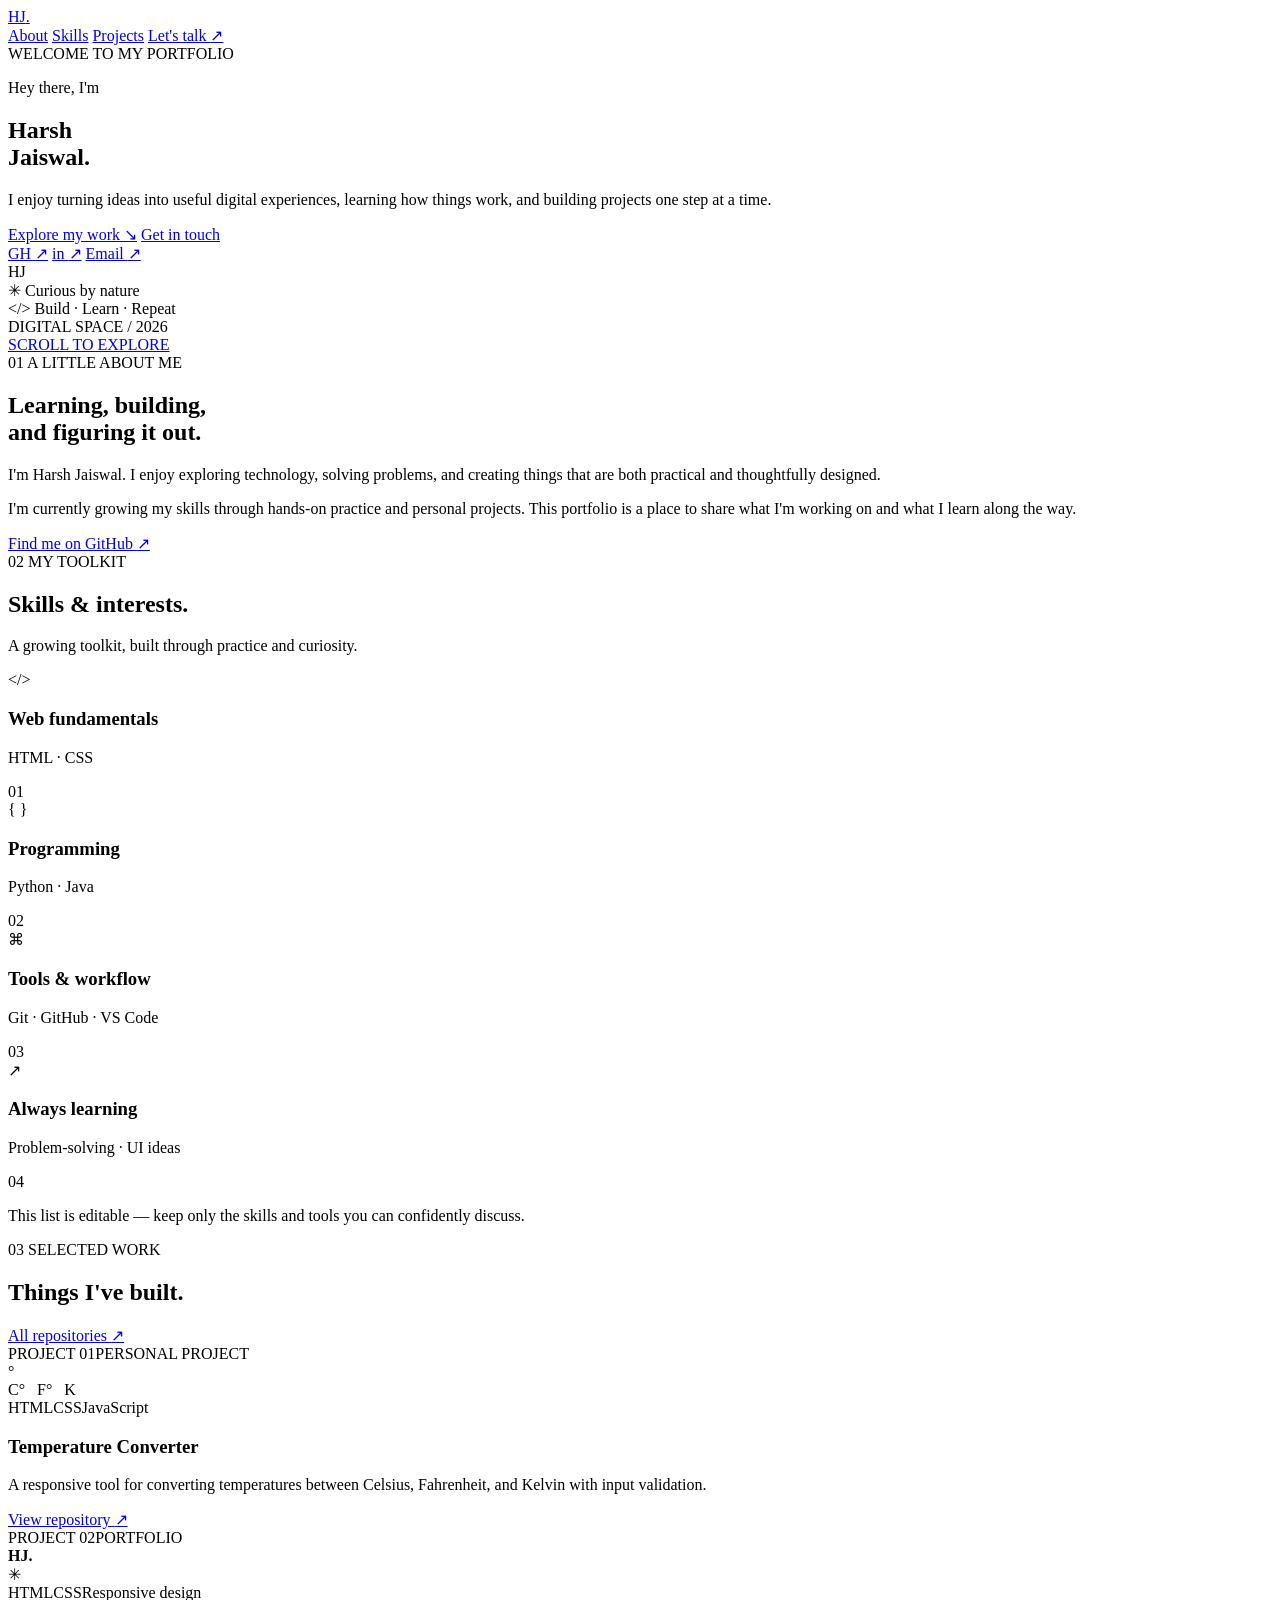
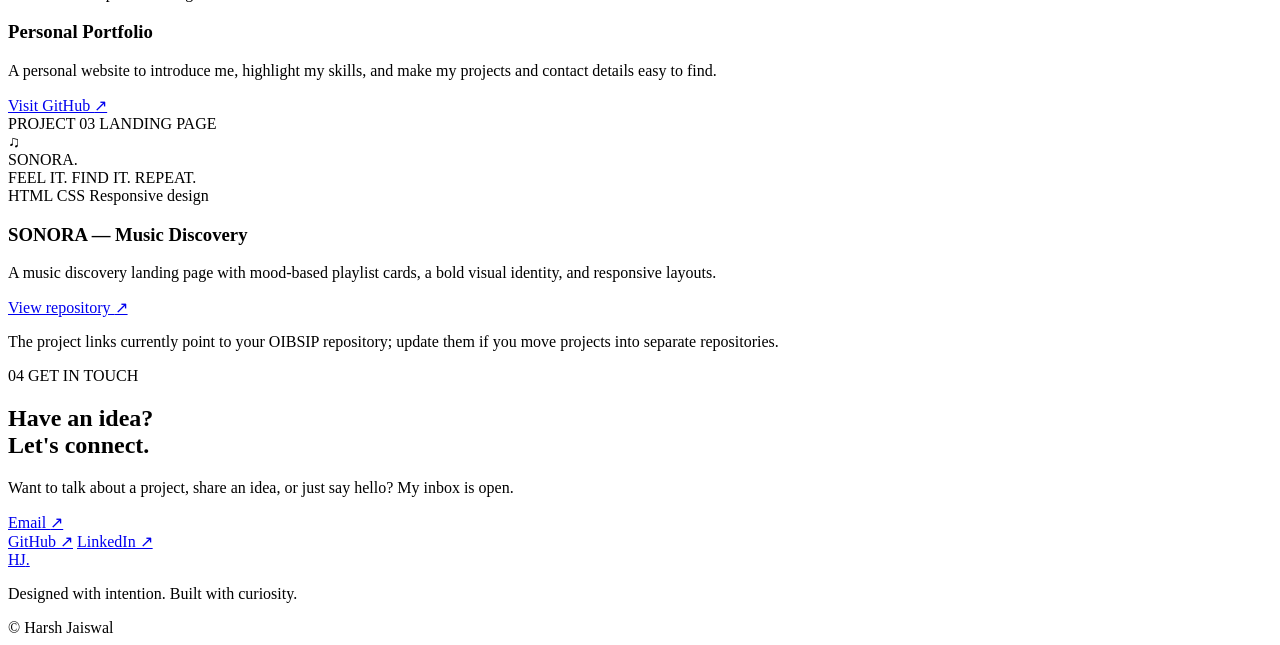
==== WebDev-L1-PersonalPortfolio/index.html @ 83394c1f "Create index.html for personal portfolio" ====
<!DOCTYPE html>
<html lang="en">
    <head>
        <meta charset="UTF-8">
        <meta name="viewport" content="width=device-width, initial-scale=1.0">
        <meta name="theme-color" content="#10131c">
        <meta name="description" content="Harsh Jaiswal's personal portfolio — projects, skills, and ways to connect.">
        <title>Harsh Jaiswal — Portfolio</title>

        <link rel="preconnect" href="https://fonts.googleapis.com">
        <link rel="preconnect" href="https://fonts.gstatic.com" crossorigin>
        <link href="https://fonts.googleapis.com/css2?family=DM+Sans:wght@400;500;600;700&family=Space+Grotesk:wght@400;500;600;700&display=swap" rel="stylesheet">
        <link rel="stylesheet" href="style.css">
    </head>
    <body>
        <div class="background-glow glow-one"></div>
        <div class="background-glow glow-two"></div>

        <header class="site-header">
            <nav class="navbar container" aria-label="Main navigation">
                <a class="logo" href="#home" aria-label="Harsh Jaiswal home">HJ<span>.</span></a>
                <div class="nav-links" id="nav-links">
                    <a href="#about">About</a>
                    <a href="#skills">Skills</a>
                    <a href="#projects">Projects</a>
                    <a href="#contact" class="nav-contact">Let's talk <span>↗</span></a>
                </div>
            </nav>
        </header>

        <main>
            <section class="hero container" id="home">
                <div class="hero-copy">
                    <div class="availability"><span class="pulse-dot"></span> WELCOME TO MY PORTFOLIO</div>
                    <p class="hero-pretitle">Hey there, I'm</p>
                    <h1>Harsh<br><span>Jaiswal.</span></h1>
                    <p class="hero-description">
                        I enjoy turning ideas into useful digital experiences, learning how things work,
                        and building projects one step at a time.
                    </p>

                    <div class="hero-actions">
                        <a class="button button-primary" href="#projects">Explore my work <span>↘</span></a>
                        <a class="button button-secondary" href="mailto:harshjaiswal150707@gmail.com">Get in touch</a>
                    </div>

                    <div class="social-links" aria-label="Social links">
                        <a href="https://github.com/harshcreator15" target="_blank" rel="noopener noreferrer" aria-label="GitHub profile">GH <span>↗</span></a>
                        <a href="https://www.linkedin.com/in/harsh-jaiswal-0b839b43b/" target="_blank" rel="noopener noreferrer" aria-label="LinkedIn profile">in <span>↗</span></a>
                        <a href="mailto:harshjaiswal150707@gmail.com" aria-label="Send email">Email <span>↗</span></a>
                    </div>
                </div>

                <div class="hero-visual" aria-label="Decorative portfolio graphic">
                    <div class="orbit orbit-outer"></div>
                    <div class="orbit orbit-inner"></div>
                    <div class="hero-monogram">H<span>J</span></div>
                    <div class="floating-card card-top"><span class="tiny-icon">✳</span> Curious by nature</div>
                    <div class="floating-card card-bottom"><span class="code-mark">&lt;/&gt;</span> Build · Learn · Repeat</div>
                    <div class="visual-caption">DIGITAL SPACE / 2026</div>
                </div>

                <a class="scroll-cue" href="#about"><span class="scroll-line"></span> SCROLL TO EXPLORE</a>
            </section>

            <section class="section container" id="about">
                <div class="section-label"><span>01</span> A LITTLE ABOUT ME</div>
                <div class="about-layout">
                    <h2>Learning, building,<br><span>and figuring it out.</span></h2>
                    <div class="about-copy">
                        <p>
                            I'm Harsh Jaiswal. I enjoy exploring technology, solving problems, and creating
                            things that are both practical and thoughtfully designed.
                        </p>
                        <p>
                            I'm currently growing my skills through hands-on practice and personal projects.
                            This portfolio is a place to share what I'm working on and what I learn along the way.
                        </p>
                        <a class="text-link" href="https://github.com/harshcreator15" target="_blank" rel="noopener noreferrer">
                            Find me on GitHub <span>↗</span>
                        </a>
                    </div>
                </div>
            </section>

            <section class="section skills-section" id="skills">
                <div class="container">
                    <div class="section-label"><span>02</span> MY TOOLKIT</div>
                    <div class="skills-heading">
                        <h2>Skills &amp; <span>interests.</span></h2>
                        <p>A growing toolkit, built through practice and curiosity.</p>
                    </div>

                    <div class="skill-grid">
                        <article class="skill-card">
                            <div class="skill-icon">&lt;/&gt;</div>
                            <h3>Web fundamentals</h3>
                            <p>HTML · CSS</p>
                            <span class="skill-index">01</span>
                        </article>
                        <article class="skill-card">
                            <div class="skill-icon">{ }</div>
                            <h3>Programming</h3>
                            <p>Python · Java</p>
                            <span class="skill-index">02</span>
                        </article>
                        <article class="skill-card">
                            <div class="skill-icon">⌘</div>
                            <h3>Tools &amp; workflow</h3>
                            <p>Git · GitHub · VS Code</p>
                            <span class="skill-index">03</span>
                        </article>
                        <article class="skill-card">
                            <div class="skill-icon">↗</div>
                            <h3>Always learning</h3>
                            <p>Problem-solving · UI ideas</p>
                            <span class="skill-index">04</span>
                        </article>
                    </div>
                    <p class="skills-note">This list is editable — keep only the skills and tools you can confidently discuss.</p>
                </div>
            </section>

            <section class="section container" id="projects">
                <div class="section-label"><span>03</span> SELECTED WORK</div>
                <div class="projects-heading">
                    <h2>Things I've <span>built.</span></h2>
                    <a class="text-link" href="https://github.com/harshcreator15" target="_blank" rel="noopener noreferrer">All repositories <span>↗</span></a>
                </div>

                <div class="project-grid">
                    <article class="project-card project-featured">
                        <div class="project-topline"><span>PROJECT 01</span><span class="project-status">PERSONAL PROJECT</span></div>
                        <div class="project-art temperature-art">
                            <div class="thermo-symbol">°</div>
                            <div class="temperature-lines"><span></span><span></span><span></span></div>
                            <div class="temperature-label">C° &nbsp; F° &nbsp; K</div>
                        </div>
                        <div class="project-content">
                            <div class="project-tags"><span>HTML</span><span>CSS</span><span>JavaScript</span></div>
                            <h3>Temperature Converter</h3>
                            <p>A responsive tool for converting temperatures between Celsius, Fahrenheit, and Kelvin with input validation.</p>
                            <a class="project-link" href="https://github.com/harshcreator15/OIBSIP" target="_blank" rel="noopener noreferrer">View repository <span>↗</span></a>
                        </div>
                    </article>

                    <article class="project-card">
                        <div class="project-topline"><span>PROJECT 02</span><span class="project-status">PORTFOLIO</span></div>
                        <div class="project-art portfolio-art">
                            <div class="mini-window">
                                <div class="mini-window-bar"><i></i><i></i><i></i></div>
                                <div class="mini-window-body"><span class="mini-title"></span><span></span><span></span><b>HJ.</b></div>
                            </div>
                            <div class="art-spark">✳</div>
                        </div>
                        <div class="project-content">
                            <div class="project-tags"><span>HTML</span><span>CSS</span><span>Responsive design</span></div>
                            <h3>Personal Portfolio</h3>
                            <p>A personal website to introduce me, highlight my skills, and make my projects and contact details easy to find.</p>
                            <a class="project-link" href="https://github.com/harshcreator15" target="_blank" rel="noopener noreferrer">Visit GitHub <span>↗</span></a>
                        </div>
                    </article>

                    <article class="project-card">
                        <div class="project-topline">
                            <span>PROJECT 03</span>
                            <span class="project-status">LANDING PAGE</span>
                        </div>
                        <div class="project-art sonora-art">
                            <div class="sonora-disc">
                                <span>♫</span>
                            </div>
                            <div class="sonora-wordmark">SONORA<span>.</span></div>
                            <div class="sonora-caption">FEEL IT. FIND IT. REPEAT.</div>
                        </div>
                        <div class="project-content">
                            <div class="project-tags">
                                <span>HTML</span>
                                <span>CSS</span>
                                <span>Responsive design</span>
                            </div>
                            <h3>SONORA — Music Discovery</h3>
                            <p>A music discovery landing page with mood-based playlist cards, a bold visual identity, and responsive layouts.</p>
                            <a class="project-link" href="https://github.com/harshcreator15/OIBSIP" target="_blank" rel="noopener noreferrer">
                                View repository <span>↗</span>
                            </a>
                        </div>
                    </article>

                </div>
                <p class="project-disclaimer">The project links currently point to your OIBSIP repository; update them if you move projects into separate repositories.</p>
            </section>

            <section class="contact-section" id="contact">
                <div class="container contact-inner">
                    <div class="section-label"><span>04</span> GET IN TOUCH</div>
                    <h2>Have an idea?<br><span>Let's connect.</span></h2>
                    <p>Want to talk about a project, share an idea, or just say hello? My inbox is open.</p>
                    <a class="button button-primary contact-button" href="mailto:harshjaiswal150707@gmail.com">
                        Email <span>↗</span>
                    </a>
                    <div class="contact-socials">
                        <a href="https://github.com/harshcreator15" target="_blank" rel="noopener noreferrer">GitHub ↗</a>
                        <a href="https://www.linkedin.com/in/harsh-jaiswal-0b839b43b/" target="_blank" rel="noopener noreferrer">LinkedIn ↗</a>
                    </div>
                </div>
            </section>
        </main>

        <footer class="site-footer container">
            <a class="logo" href="#home">HJ<span>.</span></a>
            <p>Designed with intention. Built with curiosity.</p>
            <span>© <span id="year"></span> Harsh Jaiswal</span>
        </footer>
    </body>
</html>
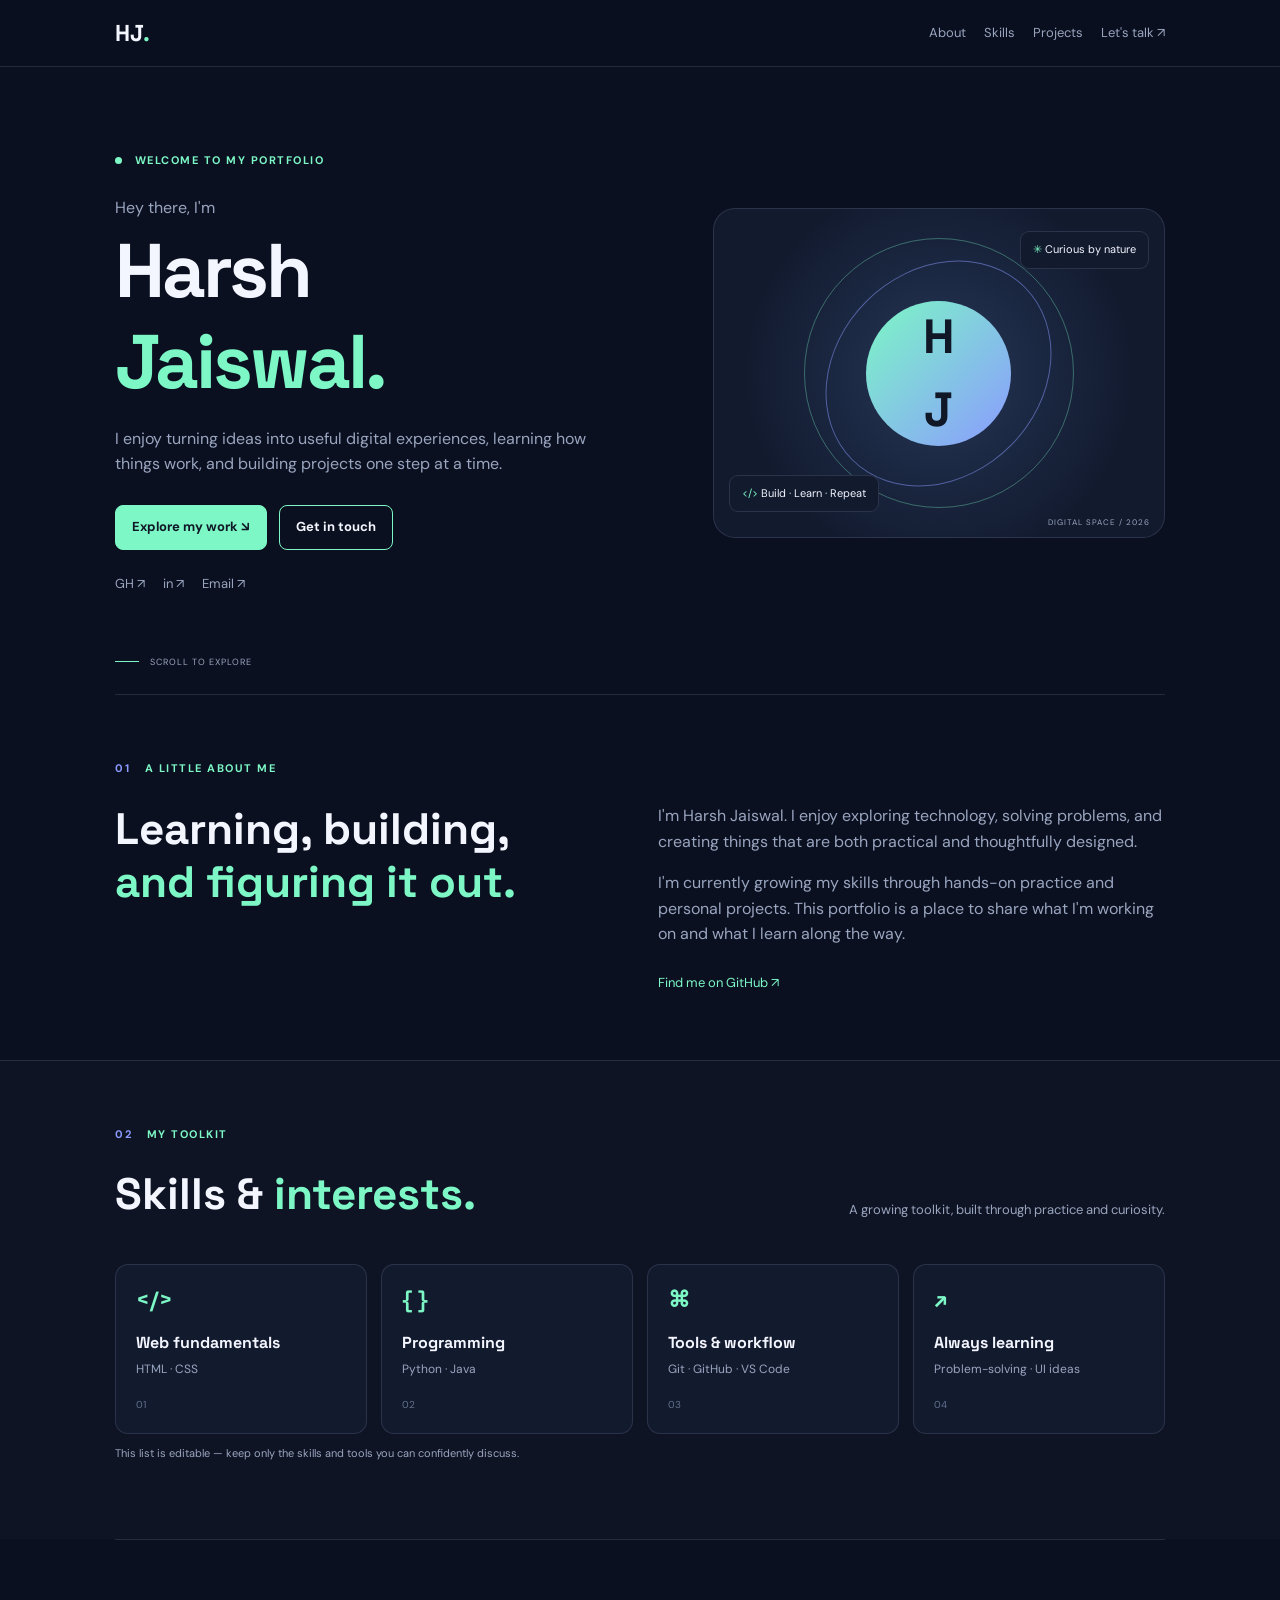
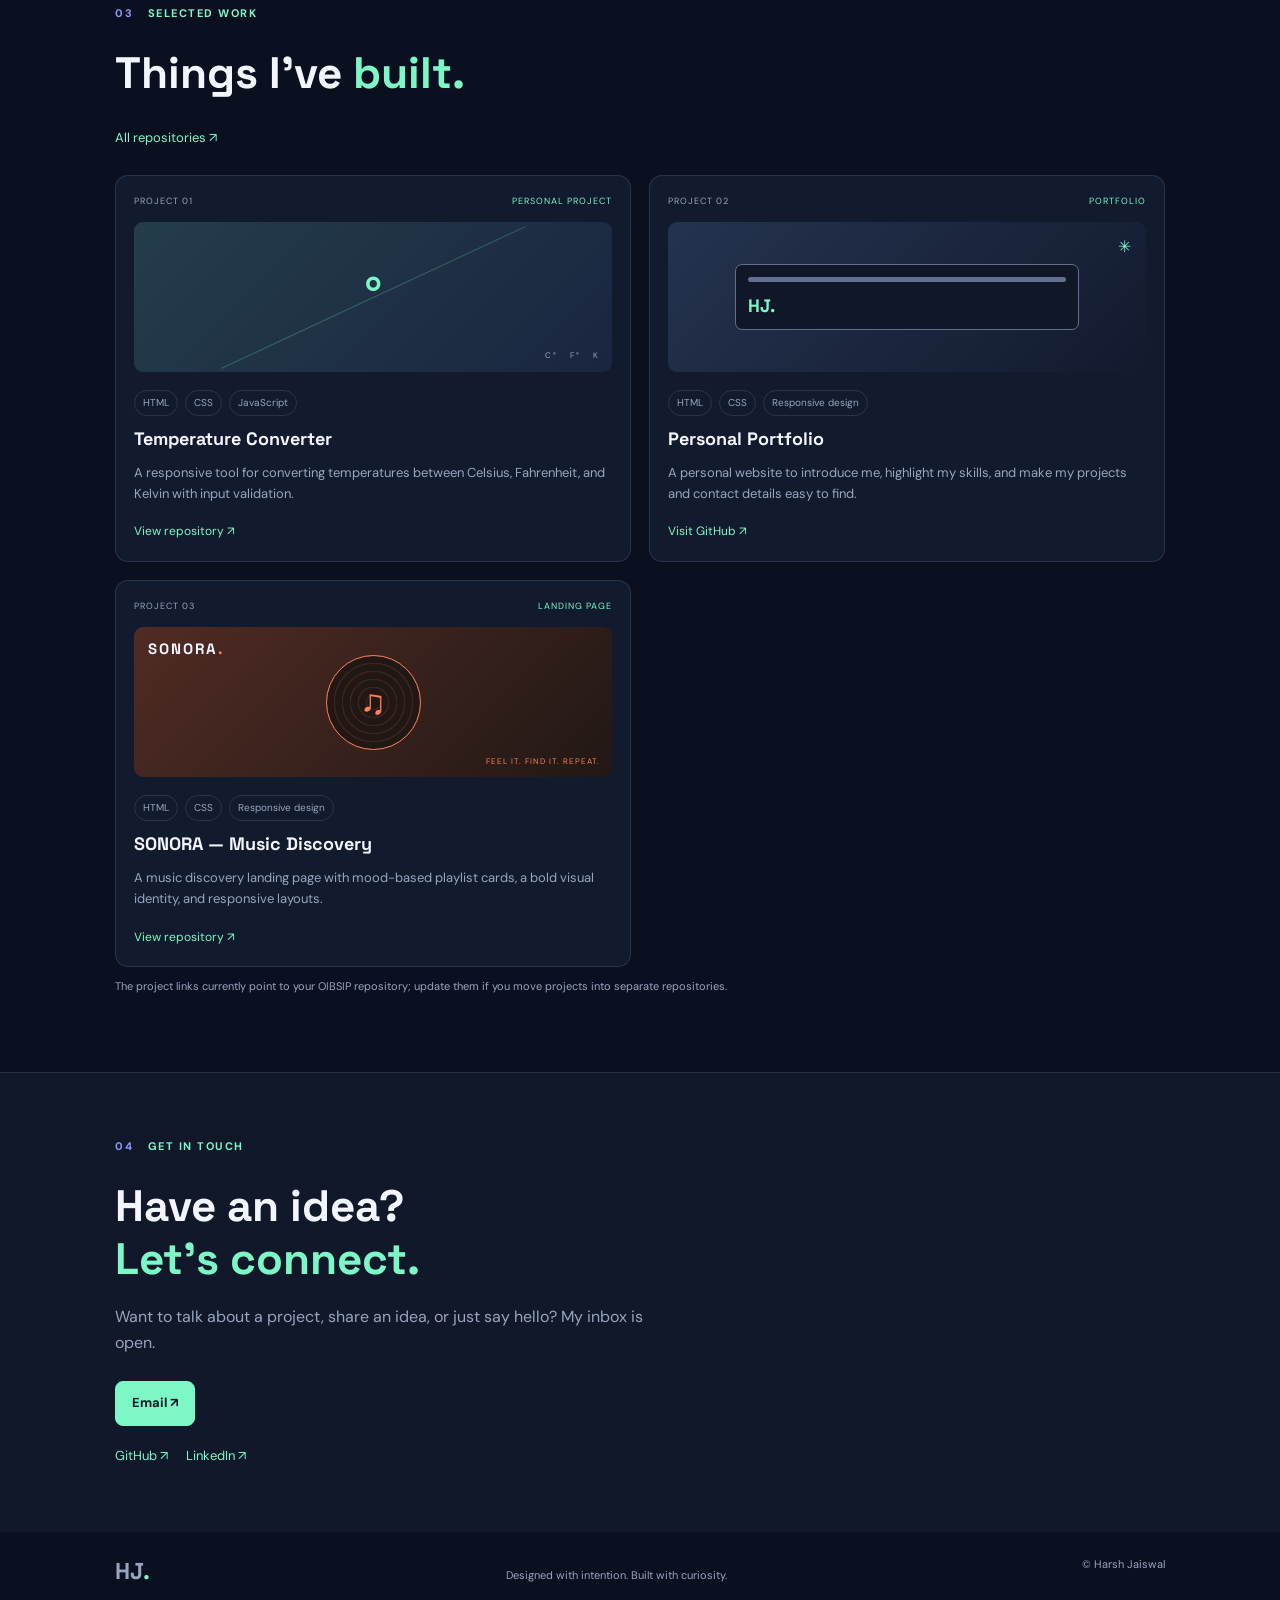
==== commit 2ad1f03b: "Update index.html" ====
--- a/WebDev-L1-PersonalPortfolio/index.html
+++ b/WebDev-L1-PersonalPortfolio/index.html
@@ -196,7 +196,7 @@
                     <div class="section-label"><span>04</span> GET IN TOUCH</div>
                     <h2>Have an idea?<br><span>Let's connect.</span></h2>
                     <p>Want to talk about a project, share an idea, or just say hello? My inbox is open.</p>
-                    <a class="button button-primary contact-button" href="mailto:harshjaiswal150707@gmail.com">
+                    <a class="button button-primary contact-button" href="https://mail.google.com/mail/?view=cm&fs=1&to=harshjaiswal150707%40gmail.com" target="_blank" rel="noopener noreferrer">
                         Email <span>↗</span>
                     </a>
                     <div class="contact-socials">
--- a/WebDev-L1-PersonalPortfolio/style.css
+++ b/WebDev-L1-PersonalPortfolio/style.css
@@ -0,0 +1,617 @@
+@import url('https://fonts.googleapis.com/css2?family=DM+Sans:wght@400;500;600;700&family=Space+Grotesk:wght@400;500;600;700&display=swap');
+
+:root {
+    --bg: #0b1020;
+    --panel: #121a2e;
+    --text: #f4f6ff;
+    --muted: #99a5bf;
+    --line: rgba(183, 196, 230, 0.15);
+    --mint: #7cf7c5;
+    --blue: #8b9bff;
+}
+
+* {
+    box-sizing: border-box;
+}
+
+html {
+    scroll-behavior: smooth;
+}
+
+body {
+    margin: 0;
+    color: var(--text);
+    background: var(--bg);
+    font-family: 'DM Sans', sans-serif;
+    line-height: 1.6;
+}
+
+a {
+    color: inherit;
+    text-decoration: none;
+}
+
+p {
+    color: var(--muted);
+}
+
+h1,
+h2,
+h3 {
+    font-family: 'Space Grotesk', sans-serif;
+    line-height: 1.2;
+}
+
+.container {
+    width: min(100% - 40px, 1050px);
+    margin: 0 auto;
+}
+
+.site-header {
+    position: sticky;
+    top: 0;
+    z-index: 5;
+    background: rgba(11, 16, 32, 0.95);
+    border-bottom: 1px solid var(--line);
+}
+
+.navbar {
+    display: flex;
+    align-items: center;
+    justify-content: space-between;
+    gap: 24px;
+    padding-top: 18px;
+    padding-bottom: 18px;
+}
+
+.logo {
+    font: 700 23px 'Space Grotesk', sans-serif;
+}
+
+.logo span,
+h1 span,
+h2 span {
+    color: var(--mint);
+}
+
+.nav-links,
+.social-links,
+.contact-socials {
+    display: flex;
+    flex-wrap: wrap;
+    align-items: center;
+    gap: 18px;
+    font-size: 13px;
+}
+
+.nav-links {
+    color: var(--muted);
+}
+
+.nav-links a:hover,
+.social-links a:hover,
+.contact-socials a:hover {
+    color: var(--mint);
+}
+
+.hero {
+    position: relative;
+    display: grid;
+    grid-template-columns: 1.1fr 0.9fr;
+    align-items: center;
+    gap: 45px;
+    padding-top: 85px;
+    padding-bottom: 100px;
+}
+
+.availability,
+.section-label {
+    color: var(--mint);
+    font-size: 11px;
+    font-weight: 700;
+    letter-spacing: 1.5px;
+}
+
+.pulse-dot {
+    display: inline-block;
+    width: 7px;
+    height: 7px;
+    margin-right: 8px;
+    border-radius: 50%;
+    background: var(--mint);
+}
+
+.hero-pretitle {
+    margin: 25px 0 0;
+}
+
+h1 {
+    margin: 5px 0 18px;
+    font-size: clamp(48px, 7vw, 76px);
+    letter-spacing: -3px;
+}
+
+.hero-description {
+    max-width: 500px;
+}
+
+.button {
+    display: inline-block;
+    margin: 12px 8px 0 0;
+    padding: 11px 16px;
+    border: 1px solid var(--mint);
+    border-radius: 8px;
+    font-size: 13px;
+    font-weight: 700;
+}
+
+.button-primary {
+    color: #101827;
+    background: var(--mint);
+}
+
+.button-primary:hover {
+    background: #a4ffdc;
+}
+
+.button-secondary {
+    color: var(--text);
+}
+
+.social-links {
+    margin-top: 24px;
+    color: var(--muted);
+}
+
+.hero-visual {
+    position: relative;
+    display: grid;
+    place-items: center;
+    min-height: 330px;
+    overflow: hidden;
+    border: 1px solid var(--line);
+    border-radius: 22px;
+    background: radial-gradient(circle, #253758, #121a2e 70%);
+}
+
+.orbit {
+    position: absolute;
+    border: 1px solid rgba(124, 247, 197, 0.35);
+    border-radius: 50%;
+}
+
+.orbit-outer {
+    width: 270px;
+    height: 270px;
+}
+
+.orbit-inner {
+    width: 205px;
+    height: 245px;
+    transform: rotate(45deg);
+    border-color: rgba(139, 155, 255, 0.5);
+}
+
+.hero-monogram {
+    display: grid;
+    place-items: center;
+    width: 145px;
+    height: 145px;
+    border-radius: 50%;
+    background: linear-gradient(135deg, var(--mint), var(--blue));
+    color: #101827;
+    font: 700 48px 'Space Grotesk', sans-serif;
+}
+
+.hero-monogram span {
+    color: #101827;
+}
+
+.floating-card {
+    position: absolute;
+    padding: 9px 12px;
+    border: 1px solid var(--line);
+    border-radius: 9px;
+    background: var(--panel);
+    font-size: 11px;
+}
+
+.card-top {
+    top: 22px;
+    right: 15px;
+}
+
+.card-bottom {
+    bottom: 25px;
+    left: 15px;
+}
+
+.tiny-icon,
+.code-mark {
+    color: var(--mint);
+}
+
+.visual-caption {
+    position: absolute;
+    right: 14px;
+    bottom: 8px;
+    color: var(--muted);
+    font-size: 8px;
+    letter-spacing: 1px;
+}
+
+.scroll-cue {
+    position: absolute;
+    bottom: 25px;
+    left: 0;
+    color: var(--muted);
+    font-size: 9px;
+    letter-spacing: 1px;
+}
+
+.scroll-line {
+    display: inline-block;
+    width: 24px;
+    height: 1px;
+    margin: 0 8px 3px 0;
+    background: var(--mint);
+}
+
+.section {
+    padding-top: 65px;
+    padding-bottom: 65px;
+    border-top: 1px solid var(--line);
+}
+
+.section-label {
+    margin-bottom: 25px;
+}
+
+.section-label span {
+    margin-right: 10px;
+    color: var(--blue);
+}
+
+.about-layout {
+    display: grid;
+    grid-template-columns: 1fr 1fr;
+    gap: 35px;
+}
+
+h2 {
+    margin: 0 0 18px;
+    font-size: clamp(30px, 4vw, 44px);
+}
+
+.about-copy p {
+    margin-top: 0;
+}
+
+.text-link {
+    display: inline-block;
+    margin-top: 10px;
+    color: var(--mint);
+    font-size: 13px;
+}
+
+.skills-section {
+    background: rgba(255, 255, 255, 0.015);
+}
+
+.skills-heading {
+    display: flex;
+    align-items: end;
+    justify-content: space-between;
+    gap: 20px;
+    margin-bottom: 25px;
+}
+
+.skills-heading p {
+    margin-bottom: 18px;
+    font-size: 13px;
+}
+
+.skill-grid {
+    display: grid;
+    grid-template-columns: repeat(4, minmax(0, 1fr));
+    gap: 14px;
+}
+
+.skill-card,
+.project-card {
+    min-width: 0;
+    padding: 20px;
+    border: 1px solid var(--line);
+    border-radius: 13px;
+    background: var(--panel);
+}
+
+.skill-icon {
+    margin-bottom: 20px;
+    color: var(--mint);
+    font: 700 22px 'Space Grotesk', sans-serif;
+}
+
+.skill-card h3 {
+    margin: 0 0 8px;
+    font-size: 16px;
+}
+
+.skill-card p {
+    margin: 0;
+    font-size: 12px;
+}
+
+.skill-index {
+    display: block;
+    margin-top: 18px;
+    color: #64718d;
+    font-size: 10px;
+}
+
+.skills-note,
+.project-disclaimer {
+    font-size: 11px;
+}
+
+.projects-heading {
+    margin-bottom: 25px;
+}
+
+.project-grid {
+    display: grid;
+    grid-template-columns: repeat(2, minmax(0, 1fr));
+    gap: 18px;
+}
+
+.project-card {
+    padding: 18px;
+}
+
+.project-topline {
+    display: flex;
+    justify-content: space-between;
+    gap: 10px;
+    margin-bottom: 14px;
+    color: var(--muted);
+    font-size: 9px;
+    letter-spacing: 1px;
+}
+
+.project-status {
+    color: var(--mint);
+}
+
+.project-art {
+    position: relative;
+    display: grid;
+    place-items: center;
+    min-height: 150px;
+    overflow: hidden;
+    margin-bottom: 18px;
+    border-radius: 9px;
+    background: linear-gradient(135deg, #243d4b, #1a2540);
+}
+
+.temperature-art {
+    color: var(--mint);
+}
+
+.thermo-symbol {
+    font-size: 54px;
+}
+
+.temperature-lines {
+    position: absolute;
+    width: 70%;
+    height: 1px;
+    background: rgba(124, 247, 197, 0.25);
+    transform: rotate(-25deg);
+}
+
+.temperature-label {
+    position: absolute;
+    right: 12px;
+    bottom: 10px;
+    color: var(--muted);
+    font-size: 8px;
+    letter-spacing: 2px;
+}
+
+.portfolio-art {
+    background: linear-gradient(135deg, #25334f, #121a2e);
+}
+
+.mini-window {
+    width: 72%;
+    padding: 12px;
+    border: 1px solid #62708e;
+    border-radius: 7px;
+    background: #101827;
+}
+
+.mini-window-bar {
+    height: 5px;
+    margin-bottom: 12px;
+    border-radius: 4px;
+    background: #62708e;
+}
+
+.mini-window-body {
+    color: var(--mint);
+    font: 700 18px 'Space Grotesk', sans-serif;
+}
+
+.mini-title {
+    margin-top: 5px;
+    color: var(--muted);
+    font-size: 9px;
+}
+
+.art-spark {
+    position: absolute;
+    top: 12px;
+    right: 15px;
+    color: var(--mint);
+}
+
+.sonora-art {
+    background: linear-gradient(135deg, #512b24, #211815);
+    color: #ff805c;
+}
+
+.sonora-disc {
+    display: grid;
+    place-items: center;
+    width: 95px;
+    height: 95px;
+    border: 1px solid #ff805c;
+    border-radius: 50%;
+    background: repeating-radial-gradient(circle, #211815 0 6px, #3a241e 7px 8px);
+    font-size: 35px;
+}
+
+.sonora-wordmark {
+    position: absolute;
+    top: 12px;
+    left: 14px;
+    color: var(--text);
+    font: 700 15px 'Space Grotesk', sans-serif;
+    letter-spacing: 2px;
+}
+
+.sonora-wordmark span {
+    color: #ff805c;
+}
+
+.sonora-caption {
+    position: absolute;
+    right: 12px;
+    bottom: 10px;
+    font-size: 8px;
+    letter-spacing: 1px;
+}
+
+.project-tags {
+    display: flex;
+    flex-wrap: wrap;
+    gap: 7px;
+    margin: 12px 0;
+}
+
+.project-tags span {
+    padding: 4px 8px;
+    border: 1px solid var(--line);
+    border-radius: 20px;
+    color: var(--muted);
+    font-size: 10px;
+}
+
+.project-content h3 {
+    margin: 0;
+    font-size: 18px;
+}
+
+.project-content p {
+    font-size: 13px;
+}
+
+.project-link {
+    display: inline-block;
+    margin-top: 5px;
+    color: var(--mint);
+    font-size: 12px;
+}
+
+.contact-section {
+    border-top: 1px solid var(--line);
+    background: #10182a;
+}
+
+.contact-inner {
+    padding-top: 65px;
+    padding-bottom: 65px;
+}
+
+.contact-inner > p {
+    max-width: 550px;
+}
+
+.contact-button {
+    margin-top: 10px;
+}
+
+.contact-socials {
+    margin-top: 20px;
+    color: var(--mint);
+}
+
+.site-footer {
+    display: flex;
+    justify-content: space-between;
+    gap: 20px;
+    padding-top: 24px;
+    padding-bottom: 24px;
+    color: var(--muted);
+    font-size: 11px;
+}
+
+@media (max-width: 750px) {
+    .navbar {
+        align-items: flex-start;
+        flex-direction: column;
+    }
+
+    .nav-links {
+        gap: 14px;
+    }
+
+    .hero {
+        grid-template-columns: 1fr;
+        gap: 25px;
+        padding-top: 55px;
+        padding-bottom: 75px;
+    }
+
+    .hero-visual {
+        min-height: 280px;
+    }
+
+    .about-layout,
+    .project-grid {
+        grid-template-columns: 1fr;
+    }
+
+    .skill-grid {
+        grid-template-columns: repeat(2, minmax(0, 1fr));
+    }
+
+    .skills-heading {
+        align-items: flex-start;
+        flex-direction: column;
+        gap: 0;
+    }
+
+    .site-footer {
+        flex-direction: column;
+        gap: 5px;
+    }
+}
+
+@media (max-width: 420px) {
+    .container {
+        width: min(100% - 28px, 1050px);
+    }
+
+    h1 {
+        font-size: 46px;
+    }
+
+    .skill-grid {
+        grid-template-columns: 1fr;
+    }
+
+    .floating-card {
+        font-size: 9px;
+    }
+}
